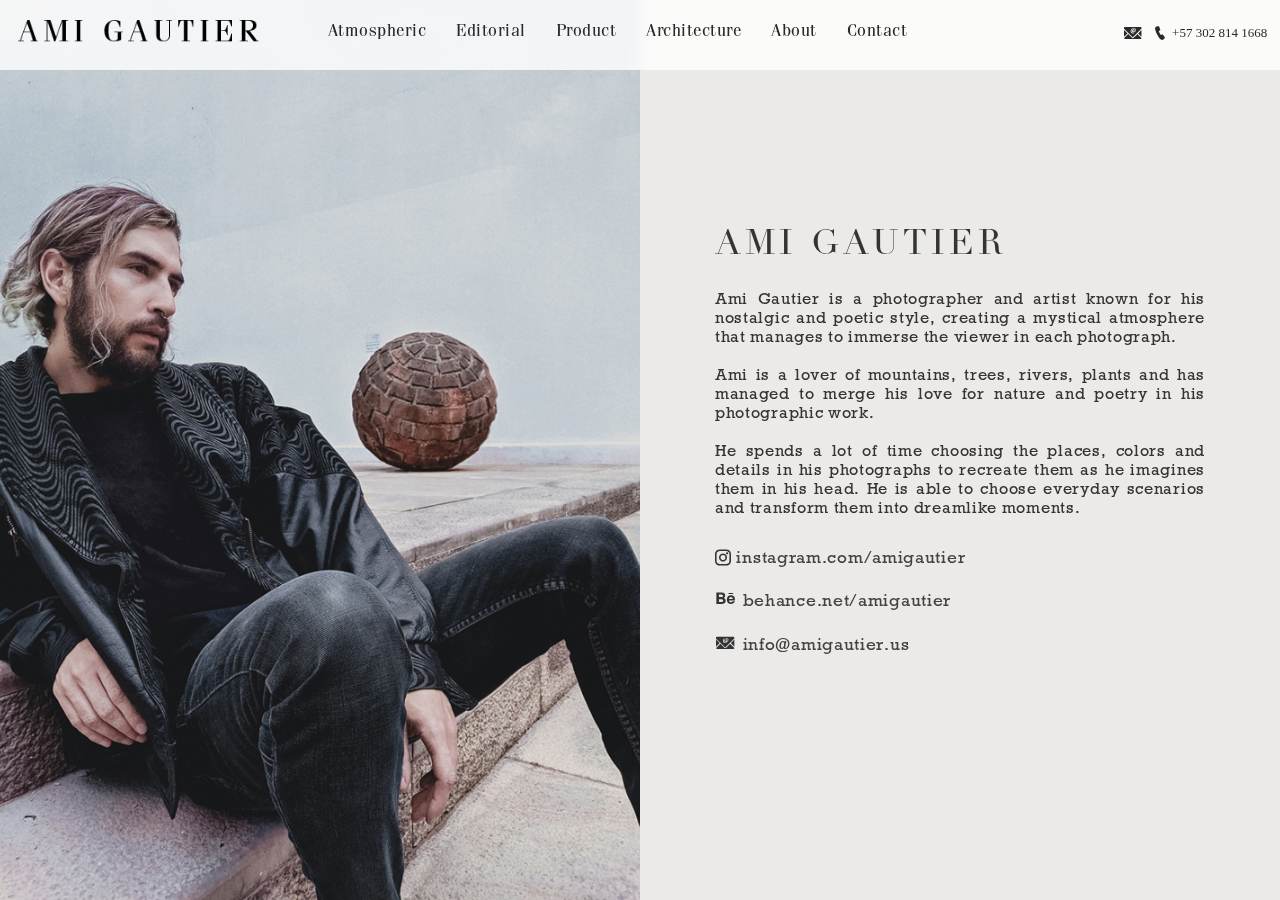
==== about.html @ 2172605f "Primera subida" ====
<!DOCTYPE html>
<html lang="es">

<head>
    <meta charset="UTF-8">
    <meta http-equiv="X-UA-Compatible" content="IE=edge">
    <!--Author-->
    <meta name="author" content="info@amigautier.us" />
    <!--favicon buscador-->
    <link rel="shortcut icon" href="images/logotipo/favicon.png">
    <!--Description-->
    <meta name="description" content="Ami Gautier architecture photography." />
    <!--Keywords-->
    <meta name="keywords" content="Fotografía de arquitectura Bogotá, Photography architecture Bogotá" />

    <meta name="viewport" content="width=device-width, initial-scale=1.0">
    <title>About Me</title>

    <!--Hoja de estilos-->
    <link rel="stylesheet" href="css/estilos.css" />
    <link rel="stylesheet" href="css/about.css" />
    <!--Link js para abrir menú-->
    <script src="js/menu.js" defer></script>
    <!--Link logos redes sociales-->
    <link rel="stylesheet" href="font/icofont.min.css">
    <!--Script efecto scroll-->
    <script src="js/scrollreveal.js"></script>
    <!--Bloquear clic derecho-->
    <script type="text/javascript">
        document.oncontextmenu = function () {
            return false;
        };
    </script>

</head>

<body>


    <!--Header-->
    <header>
        <nav class="contenedor">
            <span class="btn_menu" onclick="showmenu()">
                <i>
                    <div class="contenedormenu" id="contenedormenu" onclick="myFunction(this)">
                        <div class="linea-1"></div>
                        <div class="linea-2"></div>
                        <div class="linea-3"></div>
                    </div>
                </i>
            </span>
            <div class="centrarlogotipo">
                <a class="" href="index">
                    <img class="logotipo" id="centrarlogotipo" src="images/logotipo/logotipo.png"
                        alt="Logotipo Ami Gautier" />
                </a>
            </div>

            <div class="redes_sociales1" id="redes_sociales1">
                <a class="icofont-email" id="ico-gmail" href="mailto:info@amigautier.us" target="blank"></a>
                <a class="icofont-ui-call" href="https://wa.me/573028141668" target="blank">
                    <p>+57 302 814 1668</p>
                </a>
            </div>

            <ul class="menu" id="mostrarmenu">
                <p class="submenuitem" id="espaciovacio"
                    style="border-bottom: 1px solid rgb(224, 224, 224); margin-bottom: 36px;"></p>

                <a class="submenuitem" id="submenuitem" href="atmospheric">Atmospheric</a>
                <a class="submenuitem" id="submenuitem" href="editorial">Editorial</a>
                <a class="submenuitem" id="submenuitem" href="product">Product</a>
                <a class="submenuitem" id="submenuitem" href="architecture">Architecture</a>
                <a class="submenuitem" id="submenuitem" href="about">About</a>
                <a class="submenuitem" id="submenuitem" href="contact">Contact</a>

                <p class="submenuitem" id="espaciovacio"></p>

                <div class="contenedor_redes_sociales">
                    <div class="contenedor2_redes_sociales">
                        <div class="redes_sociales">
                            <a class="icofont-behance" href="https://www.behance.net/amigautier" target="blank"></a>
                            <a class="icofont-instagram" href="http://www.instagram.com/amigautier" target="blank"></a>
                            <a class="icofont-brand-whatsapp" href="https://wa.me/573028141668" target="blank"></a>
                        </div>
                        <div class="vanaal">
                            <a href="https://www.vanaal.amigautier.us" target="blank">
                                <h1>VANAAL</h1>
                            </a>
                        </div>
                    </div>

                </div>
            </ul>
        </nav>

        <div class="header1"></div>
    </header>

    <!--Contenido principal-->
    <main>
        <div class="contenedorartistas">
            <div class="imagenartistas" id="imagenartistas_1">
                <img src="images/about/about-2.jpg" alt="Artista Ami Gautier" />
            </div>
            <div class="imagenartistas" id="imagenartistas_2">
                <img src="images/about/about-1.jpg" alt="Artista Ami Gautier" />
            </div>

            <div class="txtartistas">
                <div class="txtartistascotenido">
                    <h2>Ami Gautier</h2>

                    <p>
                        Ami Gautier is a photographer and artist known for his nostalgic and poetic style, creating a
                        mystical atmosphere that manages to immerse the viewer in each photograph.
                        <br />
                        <br />
                        Ami is a lover of mountains, trees, rivers, plants and has managed to merge his love for nature
                        and poetry in his photographic work.
                        <br />
                        <br />
                        He spends a lot of time choosing the places, colors and details in his photographs to recreate
                        them as he imagines them in his head. He is able to choose everyday scenarios and transform them
                        into dreamlike moments.
                    </p>

                    <div class="textocontactoartista">
                        <p class="icofont-instagram" id="1">
                            <a href="http://www.instagram.com/amigautier" target="blank"
                                id="1">instagram.com/amigautier</a>
                        </p>

                        <p class="icofont-behance" id="1" style="font-size: 21px;">
                            <a href="https://www.behance.net/amigautier" target="blank" id="1"
                                style="font-size: 16px;">behance.net/amigautier</a>
                        </p>

                        <p class="icofont-email" id="1" style="font-size: 21px;">
                            <a href="mailto:info@amigautier.us" target="blank" id="1"
                                style="font-size: 16px;">info@amigautier.us</a>
                        </p>

                    </div>
                </div>
            </div>
        </div>
    </main>

    <!--Javascript-->
    <script src="js/animacionmenu.js"></script>
    <script src="js/headerscroll.js"></script>
    <script src="js/scroll_index.js"></script>

</body>

</html>
---- css/estilos.css ----
@import url(menu.css);
@import url(header.css);
@import url(footer.css);
@import url(inicio.css);
@import url(slider.css);
@import url(editorial.css);

@font-face {
    font-family: "ParisLPA";
    src: url("../font/FeniceStd-Regular.woff") format("woff");
}

@font-face {
    font-family: "Vinete-MT";
    src: url("../font/BodoniMT.woff") format("woff");
}

@font-face {
    font-family: "Laika";
    src: url("../font/DidotRoman.woff") format("woff");
}

@font-face {
    font-family: "NewQueen";
    src: url("../font/RockwellNova.woff") format("woff");
}


* {
    margin: 0;
    padding: 0;
    box-sizing: border-box;
    scroll-behavior: smooth;
}
---- css/about.css ----
* {
    margin: 0;
    padding: 0;
    box-sizing: border-box;
}

body {
    background-color: rgb(236, 234, 232);
}


/*Comienzo Arreglar Header*/

header {
    background: rgba(255, 255, 255, 0.788);
    backdrop-filter: blur(8px);
}


#centrarlogotipo {
    filter: invert();
}

#submenuitem {
    color: rgb(41, 41, 43);
}

header .redes_sociales1 p,
header .redes_sociales1 #ico-gmail,
header .redes_sociales1 .icofont-ui-call {
    color: rgb(41, 41, 43);
}

header .linea-1,
header .linea-3 {
    background-color: rgb(41, 41, 43);
}

/*Fin Arreglar Header*/

/*Diseño en modo dispositivo*/

#imagenartistas_2{
    display: none;
}

.contenedorartistas {
    display: flex;
    flex-direction: column;
    align-items: center;
    justify-content: center;
    margin-top: 80px;
}

.imagenartistas {
    position: relative;
    max-height: 90vh;
    overflow: hidden;
    width: 90%;
}

.imagenartistas img {
    width: 100%;
    height: auto;
    object-fit: cover;
    border-radius: 35px;
}

.tituloartista {
    position: absolute;
    width: 250px;
    top: 0;
    left: 10px;
    color: white;
}

.txtartistas {
    width: 90%;
    background-color: white;
    box-shadow: 3px 3px 10px rgba(134, 135, 136, 0.1);
    border-radius: 35px;
    text-align: justify;
    margin: 3%;
}

.txtartistas h2 {
    font-family: Laika;
    font-size: 35px;
    color: rgb(52, 52, 53);
    text-align: center;
    letter-spacing: 4px;
    text-transform: uppercase;
    font-style: normal;
    font-weight: normal;
    margin-bottom: 25px;
    margin-top: 15px;
}

.txtartistas p {
    font-family: NewQueen;
    font-size: 15px;
    color: rgb(52, 52, 53);
}

.txtartistascotenido {
    margin: auto;
    max-width: 600px;
    padding-top: 4%;
    padding-bottom: 8%;
    padding-left: 25px;
    padding-right: 25px;
    color: rgb(52, 52, 53);
}

.textocontactoartista {
    font-family: NewQueen;
    margin-top: 15px;
    margin-bottom: 15px;
}

.textocontactoartista a {
    font-family: NewQueen;
    text-decoration: none;
    color: rgb(67, 67, 67);
}

.textocontactoartista p {
    font-family: NewQueen;
    letter-spacing: 0.7px;
    padding-top: 3%;
    font-size: 16px;
    line-height: 1.4;
}

/*Diseño en modo pc*/

@media (max-width: 315px) {
    .contenedorartistas {
        min-width: 270px;
    }

    .textocontactoartista p {
        font-size: 14px;
    }
}

@media screen and (min-width: 1050px) {
    header {
        background: rgba(255, 255, 255, 0);
        backdrop-filter: blur(0px);
    }

    #imagenartistas_2{
        display: block;
    }

    #imagenartistas_1{
        display: none;
    }

    .contenedorartistas {
        flex-direction: row;
        margin-top: 0px;
        max-height: 100vh;
    }

    .imagenartistas {
        top: 0;
        left: 0;
        width: 50vw;
        max-height: 100vh;
        overflow: hidden;
        z-index: -1;
    }

    .imagenartistas img {
        height: 100vh;
        width: 100%;
        border-radius: 0;
    }

    .txtartistas {
        width: 50vw;
        height: 100%;
        margin: auto;
        padding-left: 50px;
        padding-right: 50px;
        text-align: justify;
        overflow-x: hidden;
        background-color: rgba(244, 246, 247, 0);
        box-shadow: none;
    }

    .txtartistas h2 {
        text-align: left;
    }

    .txtartistas p {
        letter-spacing: 0.7px;
    }


}
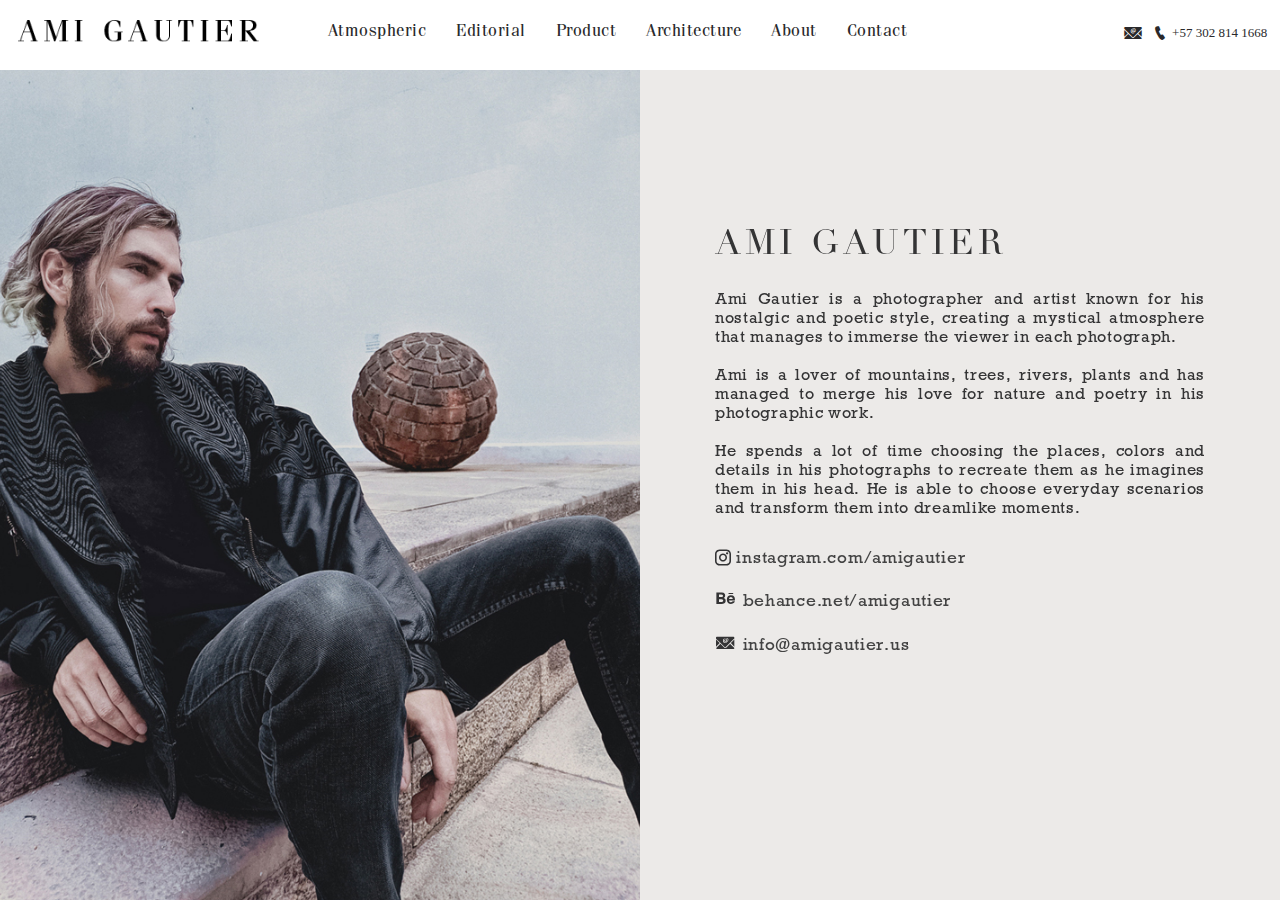
==== commit c3f41e63: "Primera subida" ====
--- a/about.html
+++ b/about.html
@@ -84,7 +84,7 @@
                             <a class="icofont-brand-whatsapp" href="https://wa.me/573028141668" target="blank"></a>
                         </div>
                         <div class="vanaal">
-                            <a href="https://www.vanaal.amigautier.us" target="blank">
+                            <a href="https://www.vanaal.us" target="blank">
                                 <h1>VANAAL</h1>
                             </a>
                         </div>
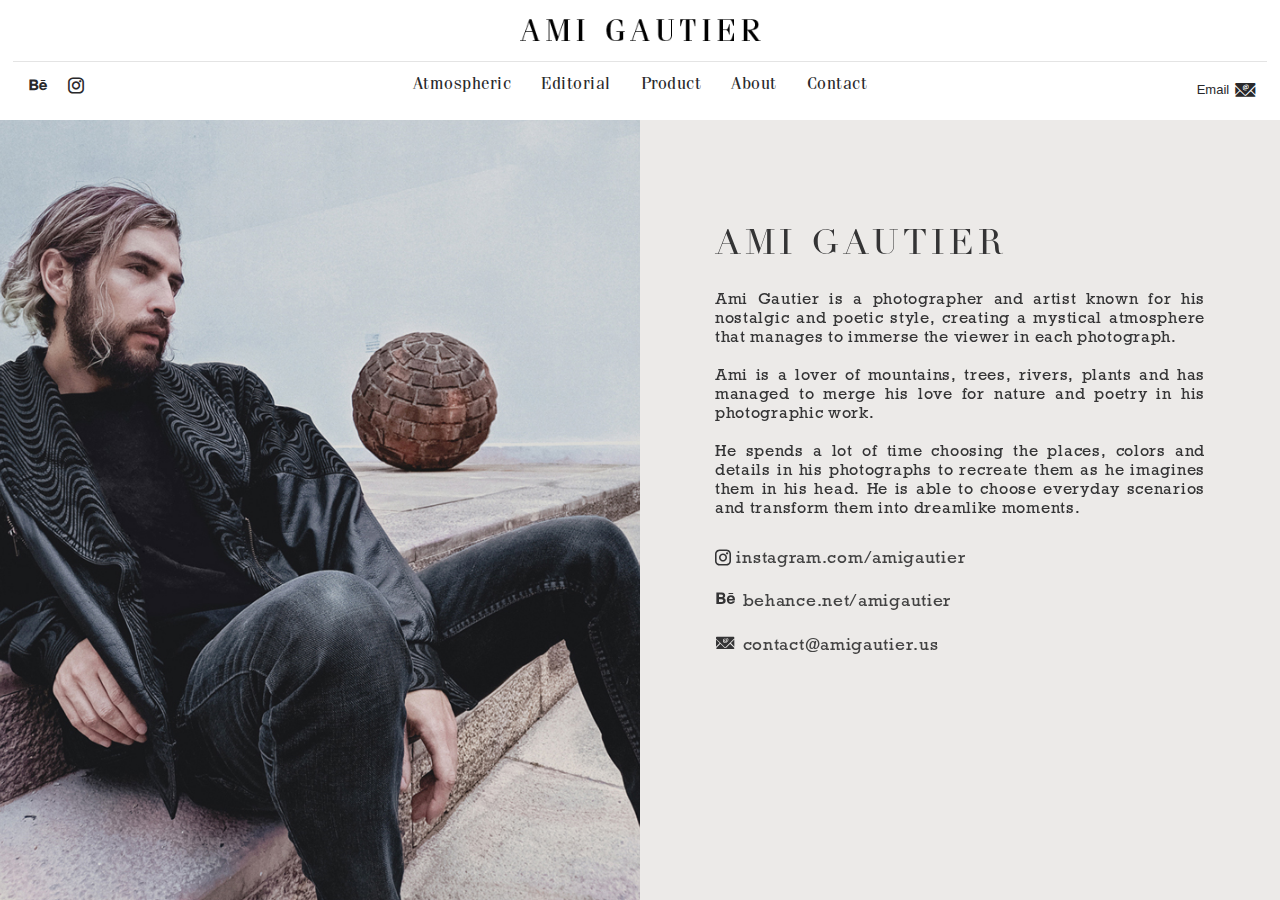
==== commit cc5f8684: "subida" ====
--- a/about.html
+++ b/about.html
@@ -5,7 +5,7 @@
     <meta charset="UTF-8">
     <meta http-equiv="X-UA-Compatible" content="IE=edge">
     <!--Author-->
-    <meta name="author" content="info@amigautier.us" />
+    <meta name="author" content="contact@amigautier.us" />
     <!--favicon buscador-->
     <link rel="shortcut icon" href="images/logotipo/favicon.png">
     <!--Description-->
@@ -57,10 +57,8 @@
             </div>
 
             <div class="redes_sociales1" id="redes_sociales1">
-                <a class="icofont-email" id="ico-gmail" href="mailto:info@amigautier.us" target="blank"></a>
-                <a class="icofont-ui-call" href="https://wa.me/573028141668" target="blank">
-                    <p>+57 302 814 1668</p>
-                </a>
+                <p class="txtemail">Email</p>
+                <a class="icofont-email" id="ico-gmail" href="mailto:contact@amigautier.us" target="blank"></a>
             </div>
 
             <ul class="menu" id="mostrarmenu">
@@ -70,7 +68,7 @@
                 <a class="submenuitem" id="submenuitem" href="atmospheric">Atmospheric</a>
                 <a class="submenuitem" id="submenuitem" href="editorial">Editorial</a>
                 <a class="submenuitem" id="submenuitem" href="product">Product</a>
-                <a class="submenuitem" id="submenuitem" href="architecture">Architecture</a>
+                <!--      <a class="submenuitem" href="architecture">Architecture</a>-->
                 <a class="submenuitem" id="submenuitem" href="about">About</a>
                 <a class="submenuitem" id="submenuitem" href="contact">Contact</a>
 
@@ -81,10 +79,9 @@
                         <div class="redes_sociales">
                             <a class="icofont-behance" href="https://www.behance.net/amigautier" target="blank"></a>
                             <a class="icofont-instagram" href="http://www.instagram.com/amigautier" target="blank"></a>
-                            <a class="icofont-brand-whatsapp" href="https://wa.me/573028141668" target="blank"></a>
                         </div>
                         <div class="vanaal">
-                            <a href="https://www.vanaal.us" target="blank">
+                            <a href="https://www.thevanaal.com" target="blank">
                                 <h1>VANAAL</h1>
                             </a>
                         </div>
@@ -137,8 +134,8 @@
                         </p>
 
                         <p class="icofont-email" id="1" style="font-size: 21px;">
-                            <a href="mailto:info@amigautier.us" target="blank" id="1"
-                                style="font-size: 16px;">info@amigautier.us</a>
+                            <a href="mailto:contact@amigautier.us" target="blank" id="1"
+                                style="font-size: 16px;">contact@amigautier.us</a>
                         </p>
 
                     </div>
--- a/css/about.css
+++ b/css/about.css
@@ -1,203 +1,202 @@
 * {
-    margin: 0;
-    padding: 0;
-    box-sizing: border-box;
+  margin: 0;
+  padding: 0;
+  box-sizing: border-box;
 }
 
 body {
-    background-color: rgb(236, 234, 232);
-}
-
+  background-color: rgb(236, 234, 232);
+}
 
 /*Comienzo Arreglar Header*/
 
 header {
-    background: rgba(255, 255, 255, 0.788);
-    backdrop-filter: blur(8px);
-}
-
+  background: rgb(255, 255, 255);
+}
 
 #centrarlogotipo {
-    filter: invert();
+  filter: invert();
 }
 
 #submenuitem {
-    color: rgb(41, 41, 43);
+  color: rgb(41, 41, 43);
 }
 
 header .redes_sociales1 p,
 header .redes_sociales1 #ico-gmail,
 header .redes_sociales1 .icofont-ui-call {
-    color: rgb(41, 41, 43);
+  color: rgb(41, 41, 43);
 }
 
 header .linea-1,
 header .linea-3 {
-    background-color: rgb(41, 41, 43);
+  background-color: rgb(41, 41, 43);
 }
 
 /*Fin Arreglar Header*/
 
 /*Diseño en modo dispositivo*/
 
-#imagenartistas_2{
+#imagenartistas_2 {
+  display: none;
+}
+
+.contenedorartistas {
+  display: flex;
+  flex-direction: column;
+  align-items: center;
+  justify-content: center;
+  margin-top: 80px;
+}
+
+.imagenartistas {
+  position: relative;
+  max-height: 90vh;
+  overflow: hidden;
+  width: 90%;
+}
+
+.imagenartistas img {
+  width: 100%;
+  height: auto;
+  object-fit: cover;
+  border-radius: 35px;
+}
+
+.tituloartista {
+  position: absolute;
+  width: 250px;
+  top: 0;
+  left: 10px;
+  color: white;
+}
+
+.txtartistas {
+  width: 90%;
+  background-color: white;
+  box-shadow: 3px 3px 10px rgba(134, 135, 136, 0.1);
+  border-radius: 35px;
+  text-align: justify;
+  margin: 3%;
+}
+
+.txtartistas h2 {
+  font-family: Laika;
+  font-size: 35px;
+  color: rgb(52, 52, 53);
+  text-align: center;
+  letter-spacing: 4px;
+  text-transform: uppercase;
+  font-style: normal;
+  font-weight: normal;
+  margin-bottom: 25px;
+  margin-top: 15px;
+}
+
+.txtartistas p {
+  font-family: NewQueen;
+  font-size: 15px;
+  color: rgb(52, 52, 53);
+}
+
+.txtartistascotenido {
+  margin: auto;
+  max-width: 600px;
+  padding-top: 4%;
+  padding-bottom: 8%;
+  padding-left: 25px;
+  padding-right: 25px;
+  color: rgb(52, 52, 53);
+}
+
+.textocontactoartista {
+  font-family: NewQueen;
+  margin-top: 15px;
+  margin-bottom: 15px;
+}
+
+.textocontactoartista a {
+  font-family: NewQueen;
+  text-decoration: none;
+  color: rgb(67, 67, 67);
+}
+
+.textocontactoartista p {
+  font-family: NewQueen;
+  letter-spacing: 0.7px;
+  padding-top: 3%;
+  font-size: 16px;
+  line-height: 1.4;
+}
+
+/*Diseño en modo pc*/
+
+@media (max-width: 315px) {
+  .contenedorartistas {
+    min-width: 270px;
+  }
+
+  .textocontactoartista p {
+    font-size: 14px;
+  }
+}
+
+@media screen and (min-width: 1050px) {
+  header {
+    background: rgba(255, 255, 255, 0);
+    backdrop-filter: blur(0px);
+  }
+
+  header:hover .contenedor .centrarlogotipo {
+    border-bottom: 1px solid rgb(228, 228, 228);
+  }
+
+  #imagenartistas_2 {
+    display: block;
+  }
+
+  #imagenartistas_1 {
     display: none;
-}
-
-.contenedorartistas {
-    display: flex;
-    flex-direction: column;
-    align-items: center;
-    justify-content: center;
-    margin-top: 80px;
-}
-
-.imagenartistas {
-    position: relative;
-    max-height: 90vh;
+  }
+
+  .contenedorartistas {
+    flex-direction: row;
+    margin-top: 0px;
+    max-height: 100vh;
+  }
+
+  .imagenartistas {
+    top: 0;
+    left: 0;
+    width: 50vw;
+    max-height: 100vh;
     overflow: hidden;
-    width: 90%;
-}
-
-.imagenartistas img {
+    z-index: -1;
+  }
+
+  .imagenartistas img {
+    height: 100vh;
     width: 100%;
-    height: auto;
-    object-fit: cover;
-    border-radius: 35px;
-}
-
-.tituloartista {
-    position: absolute;
-    width: 250px;
-    top: 0;
-    left: 10px;
-    color: white;
-}
-
-.txtartistas {
-    width: 90%;
-    background-color: white;
-    box-shadow: 3px 3px 10px rgba(134, 135, 136, 0.1);
-    border-radius: 35px;
+    border-radius: 0;
+  }
+
+  .txtartistas {
+    width: 50vw;
+    height: 100%;
+    margin: auto;
+    padding-left: 50px;
+    padding-right: 50px;
     text-align: justify;
-    margin: 3%;
-}
-
-.txtartistas h2 {
-    font-family: Laika;
-    font-size: 35px;
-    color: rgb(52, 52, 53);
-    text-align: center;
-    letter-spacing: 4px;
-    text-transform: uppercase;
-    font-style: normal;
-    font-weight: normal;
-    margin-bottom: 25px;
-    margin-top: 15px;
-}
-
-.txtartistas p {
-    font-family: NewQueen;
-    font-size: 15px;
-    color: rgb(52, 52, 53);
-}
-
-.txtartistascotenido {
-    margin: auto;
-    max-width: 600px;
-    padding-top: 4%;
-    padding-bottom: 8%;
-    padding-left: 25px;
-    padding-right: 25px;
-    color: rgb(52, 52, 53);
-}
-
-.textocontactoartista {
-    font-family: NewQueen;
-    margin-top: 15px;
-    margin-bottom: 15px;
-}
-
-.textocontactoartista a {
-    font-family: NewQueen;
-    text-decoration: none;
-    color: rgb(67, 67, 67);
-}
-
-.textocontactoartista p {
-    font-family: NewQueen;
+    overflow-x: hidden;
+    background-color: rgba(244, 246, 247, 0);
+    box-shadow: none;
+  }
+
+  .txtartistas h2 {
+    text-align: left;
+  }
+
+  .txtartistas p {
     letter-spacing: 0.7px;
-    padding-top: 3%;
-    font-size: 16px;
-    line-height: 1.4;
-}
-
-/*Diseño en modo pc*/
-
-@media (max-width: 315px) {
-    .contenedorartistas {
-        min-width: 270px;
-    }
-
-    .textocontactoartista p {
-        font-size: 14px;
-    }
-}
-
-@media screen and (min-width: 1050px) {
-    header {
-        background: rgba(255, 255, 255, 0);
-        backdrop-filter: blur(0px);
-    }
-
-    #imagenartistas_2{
-        display: block;
-    }
-
-    #imagenartistas_1{
-        display: none;
-    }
-
-    .contenedorartistas {
-        flex-direction: row;
-        margin-top: 0px;
-        max-height: 100vh;
-    }
-
-    .imagenartistas {
-        top: 0;
-        left: 0;
-        width: 50vw;
-        max-height: 100vh;
-        overflow: hidden;
-        z-index: -1;
-    }
-
-    .imagenartistas img {
-        height: 100vh;
-        width: 100%;
-        border-radius: 0;
-    }
-
-    .txtartistas {
-        width: 50vw;
-        height: 100%;
-        margin: auto;
-        padding-left: 50px;
-        padding-right: 50px;
-        text-align: justify;
-        overflow-x: hidden;
-        background-color: rgba(244, 246, 247, 0);
-        box-shadow: none;
-    }
-
-    .txtartistas h2 {
-        text-align: left;
-    }
-
-    .txtartistas p {
-        letter-spacing: 0.7px;
-    }
-
-
-}+  }
+}
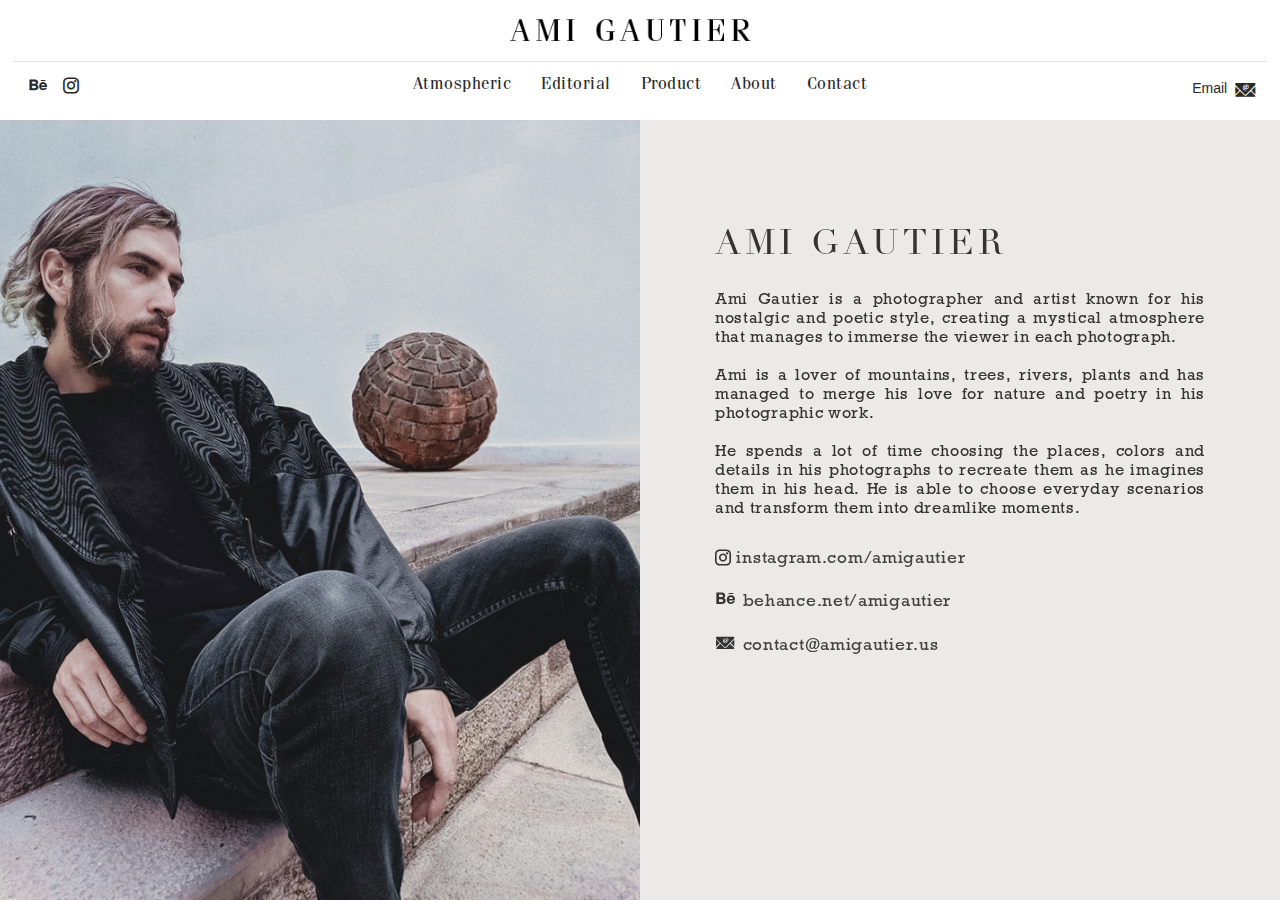
==== commit 98a06935: "subida" ====
--- a/about.html
+++ b/about.html
@@ -57,8 +57,10 @@
             </div>
 
             <div class="redes_sociales1" id="redes_sociales1">
-                <p class="txtemail">Email</p>
+                <a class="email_txt" id="email_txt" href="mailto:contact@amigautier.us" target="blank">Email</a>
+                <div class="textohover_email"><p>Contact me</p></div>
                 <a class="icofont-email" id="ico-gmail" href="mailto:contact@amigautier.us" target="blank"></a>
+                <div class="textohover_email"><p>Contact me</p></div>
             </div>
 
             <ul class="menu" id="mostrarmenu">
@@ -68,8 +70,7 @@
                 <a class="submenuitem" id="submenuitem" href="atmospheric">Atmospheric</a>
                 <a class="submenuitem" id="submenuitem" href="editorial">Editorial</a>
                 <a class="submenuitem" id="submenuitem" href="product">Product</a>
-                <!--      <a class="submenuitem" href="architecture">Architecture</a>-->
-                <a class="submenuitem" id="submenuitem" href="about">About</a>
+                <a class="submenuitem" id="submenuitem" href="#">About</a>
                 <a class="submenuitem" id="submenuitem" href="contact">Contact</a>
 
                 <p class="submenuitem" id="espaciovacio"></p>
@@ -78,7 +79,9 @@
                     <div class="contenedor2_redes_sociales">
                         <div class="redes_sociales">
                             <a class="icofont-behance" href="https://www.behance.net/amigautier" target="blank"></a>
+                            <div class="textohover_behance"><p>Follow Me on Behance</p></div>
                             <a class="icofont-instagram" href="http://www.instagram.com/amigautier" target="blank"></a>
+                            <div class="textohover_instagram"><p>Follow Me on Instagram</p></div>
                         </div>
                         <div class="vanaal">
                             <a href="https://www.thevanaal.com" target="blank">
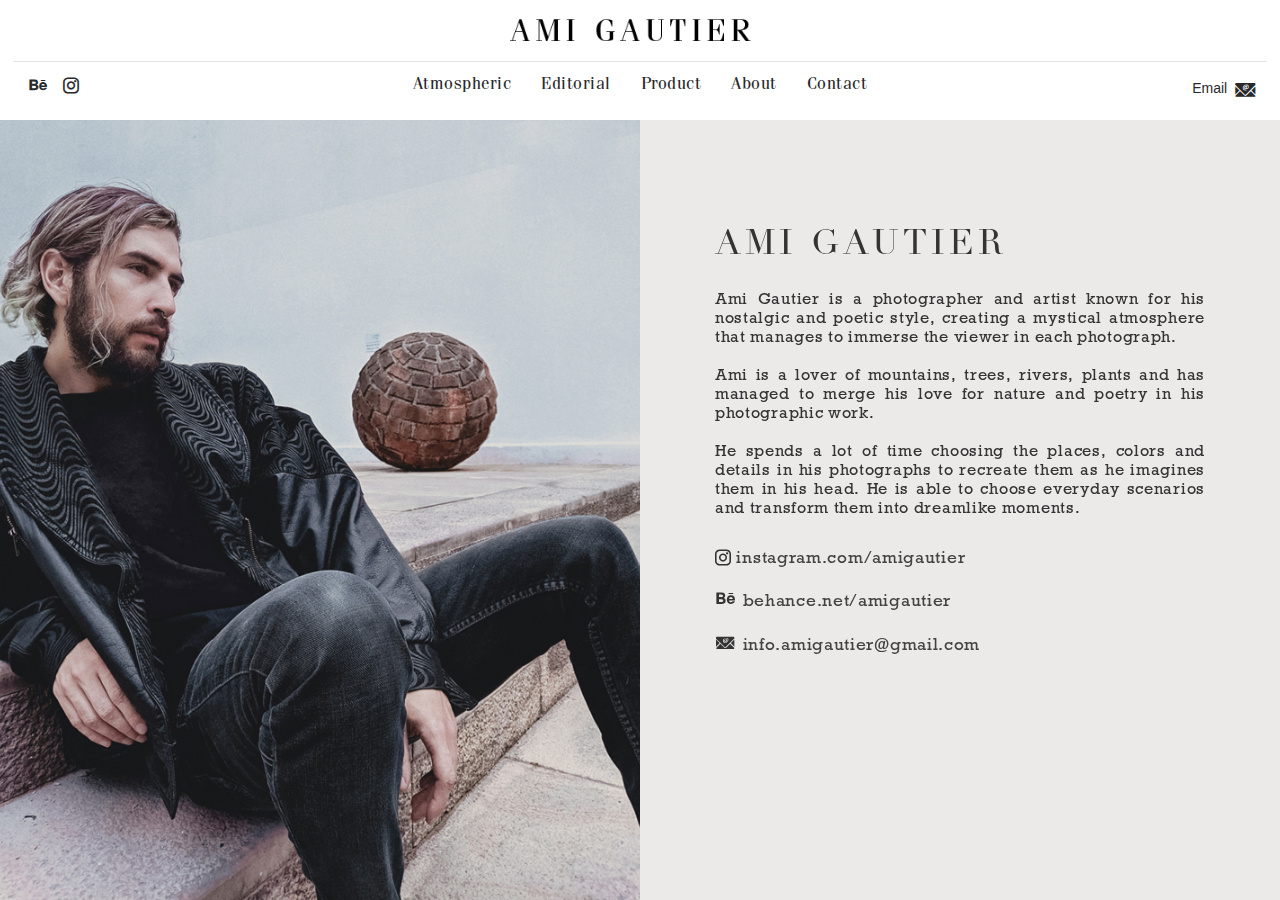
==== commit c51f339d: "Update" ====
--- a/about.html
+++ b/about.html
@@ -5,7 +5,7 @@
     <meta charset="UTF-8">
     <meta http-equiv="X-UA-Compatible" content="IE=edge">
     <!--Author-->
-    <meta name="author" content="contact@amigautier.us" />
+    <meta name="author" content="info.amigautier@gmail.com" />
     <!--favicon buscador-->
     <link rel="shortcut icon" href="images/logotipo/favicon.png">
     <!--Description-->
@@ -57,9 +57,9 @@
             </div>
 
             <div class="redes_sociales1" id="redes_sociales1">
-                <a class="email_txt" id="email_txt" href="mailto:contact@amigautier.us" target="blank">Email</a>
+                <a class="email_txt" id="email_txt" href="mailto:info.amigautier@gmail.com" target="blank">Email</a>
                 <div class="textohover_email"><p>Contact me</p></div>
-                <a class="icofont-email" id="ico-gmail" href="mailto:contact@amigautier.us" target="blank"></a>
+                <a class="icofont-email" id="ico-gmail" href="mailto:info.amigautier@gmail.com" target="blank"></a>
                 <div class="textohover_email"><p>Contact me</p></div>
             </div>
 
@@ -137,8 +137,8 @@
                         </p>
 
                         <p class="icofont-email" id="1" style="font-size: 21px;">
-                            <a href="mailto:contact@amigautier.us" target="blank" id="1"
-                                style="font-size: 16px;">contact@amigautier.us</a>
+                            <a href="mailto:info.amigautier@gmail.com" target="blank" id="1"
+                                style="font-size: 16px;">info.amigautier@gmail.com</a>
                         </p>
 
                     </div>
@@ -154,4 +154,4 @@
 
 </body>
 
-</html>+</html>
--- a/css/estilos.css
+++ b/css/estilos.css
@@ -31,4 +31,8 @@
     padding: 0;
     box-sizing: border-box;
     scroll-behavior: smooth;
+}
+
+.tituloami{
+    display: none;
 }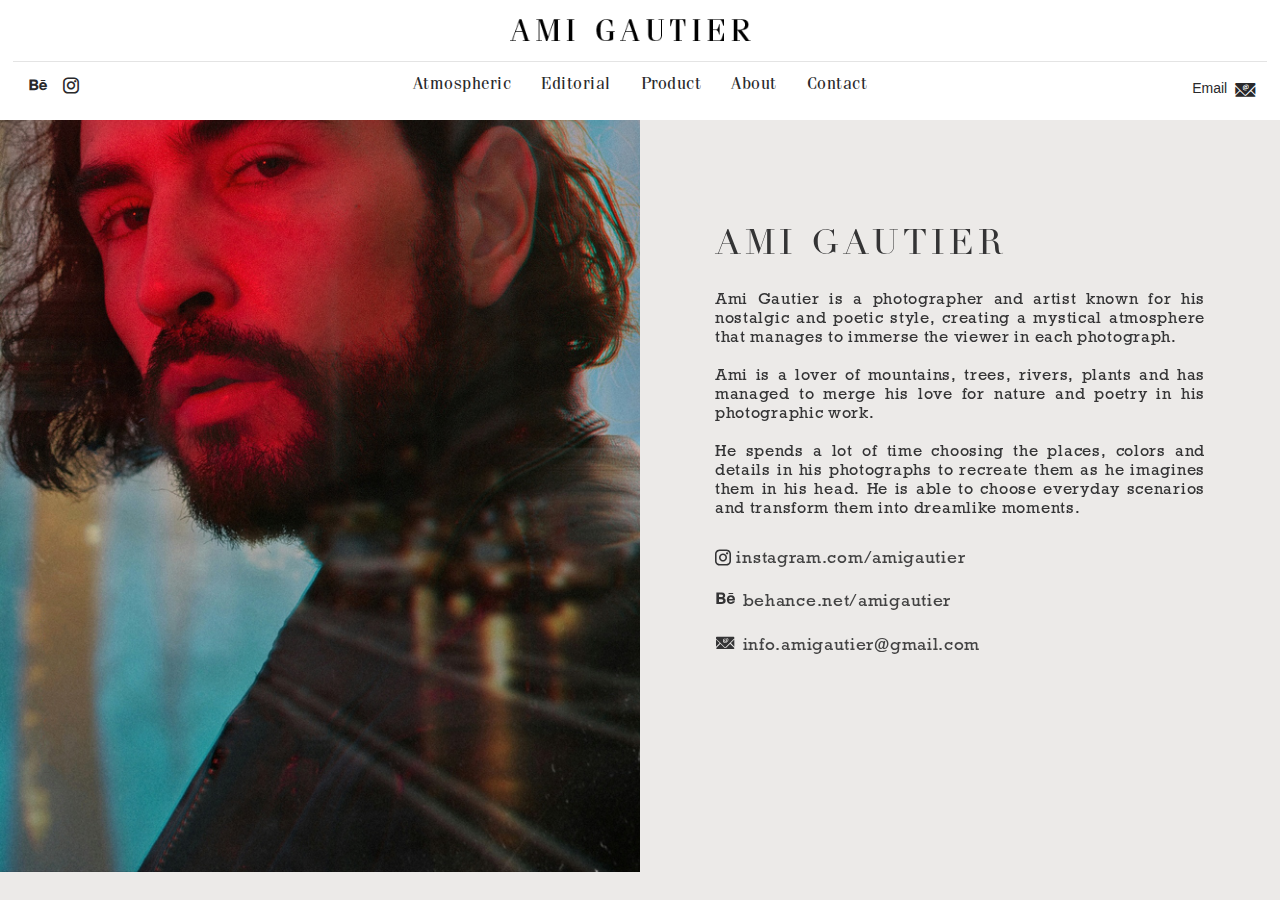
==== commit a38d4cee: "Edición" ====
--- a/about.html
+++ b/about.html
@@ -100,10 +100,7 @@
     <!--Contenido principal-->
     <main>
         <div class="contenedorartistas">
-            <div class="imagenartistas" id="imagenartistas_1">
-                <img src="images/about/about-2.jpg" alt="Artista Ami Gautier" />
-            </div>
-            <div class="imagenartistas" id="imagenartistas_2">
+            <div class="imagenartistas">
                 <img src="images/about/about-1.jpg" alt="Artista Ami Gautier" />
             </div>
 
@@ -133,12 +130,12 @@
 
                         <p class="icofont-behance" id="1" style="font-size: 21px;">
                             <a href="https://www.behance.net/amigautier" target="blank" id="1"
-                                style="font-size: 16px;">behance.net/amigautier</a>
+                                >behance.net/amigautier</a>
                         </p>
 
                         <p class="icofont-email" id="1" style="font-size: 21px;">
                             <a href="mailto:info.amigautier@gmail.com" target="blank" id="1"
-                                style="font-size: 16px;">info.amigautier@gmail.com</a>
+                                >info.amigautier@gmail.com</a>
                         </p>
 
                     </div>
--- a/css/about.css
+++ b/css/about.css
@@ -36,10 +36,6 @@
 /*Fin Arreglar Header*/
 
 /*Diseño en modo dispositivo*/
-
-#imagenartistas_2 {
-  display: none;
-}
 
 .contenedorartistas {
   display: flex;
@@ -119,6 +115,7 @@
   font-family: NewQueen;
   text-decoration: none;
   color: rgb(67, 67, 67);
+  font-size: 16px;
 }
 
 .textocontactoartista p {
@@ -129,17 +126,23 @@
   line-height: 1.4;
 }
 
-/*Diseño en modo pc*/
+
 
 @media (max-width: 315px) {
   .contenedorartistas {
     min-width: 270px;
   }
 
-  .textocontactoartista p {
+  .textocontactoartista p{
     font-size: 14px;
   }
-}
+
+  .textocontactoartista a {
+    font-size: 12px;
+  }
+}
+
+/*Diseño en modo pc*/
 
 @media screen and (min-width: 1050px) {
   header {
@@ -151,14 +154,6 @@
     border-bottom: 1px solid rgb(228, 228, 228);
   }
 
-  #imagenartistas_2 {
-    display: block;
-  }
-
-  #imagenartistas_1 {
-    display: none;
-  }
-
   .contenedorartistas {
     flex-direction: row;
     margin-top: 0px;
@@ -166,6 +161,7 @@
   }
 
   .imagenartistas {
+    position: relative;
     top: 0;
     left: 0;
     width: 50vw;
@@ -175,9 +171,12 @@
   }
 
   .imagenartistas img {
-    height: 100vh;
+    height: 100%;
     width: 100%;
+    object-fit: cover;
     border-radius: 0;
+    position: relative; /* Añadido */
+    top: -90px; /* Añadido */
   }
 
   .txtartistas {
